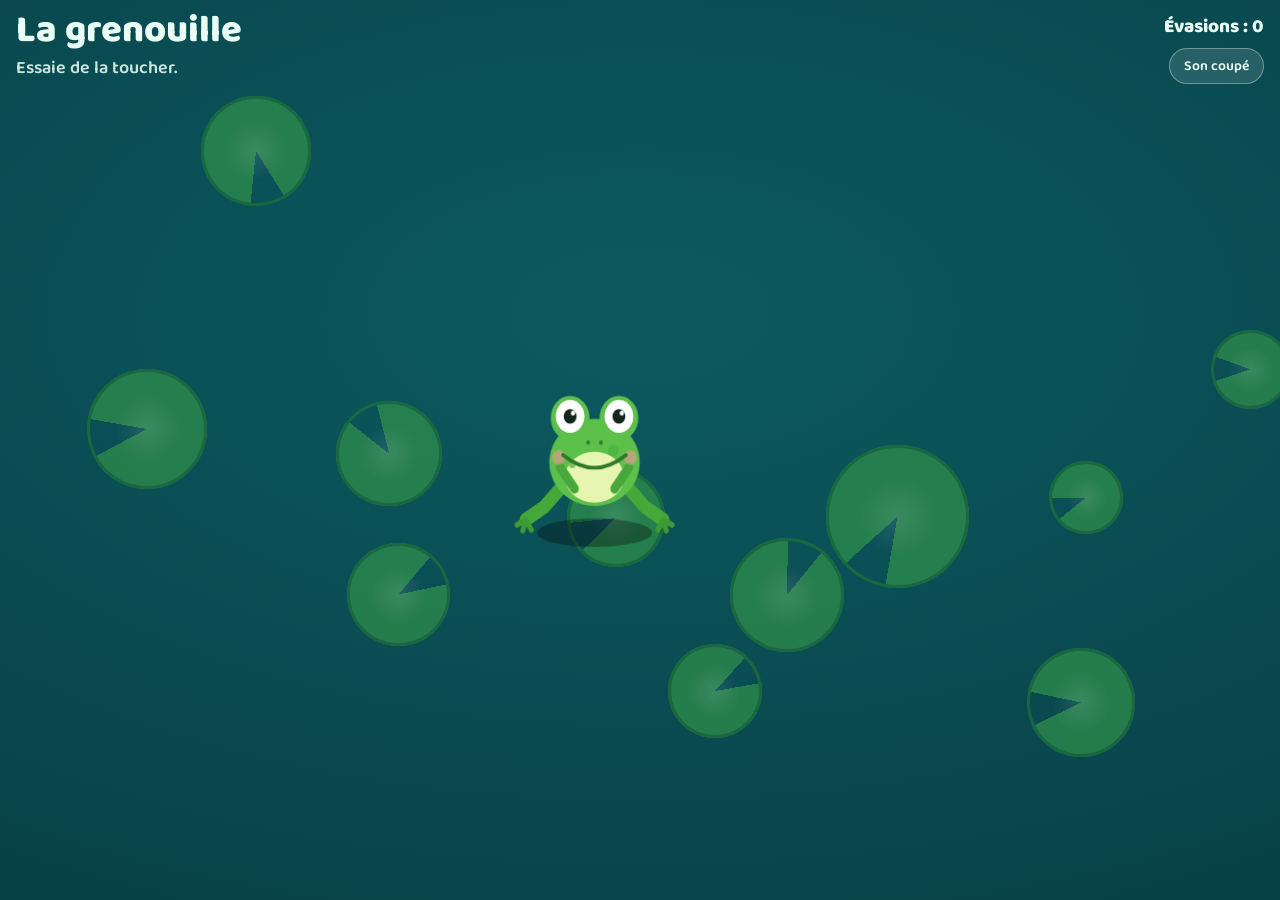
==== demo/index.html @ f8a87b15 "Ajoute demo/ : la grenouille qui s'enfuit Co-Authored-By: Claude Fable 5.2 <noreply@anthropic.com> C" ====
<!DOCTYPE html>
<html lang="fr">
<head>
<meta charset="utf-8">
<meta name="viewport" content="width=device-width, initial-scale=1, viewport-fit=cover">
<meta name="apple-mobile-web-app-capable" content="yes">
<title>La grenouille</title>
<link rel="preconnect" href="https://fonts.googleapis.com">
<link rel="preconnect" href="https://fonts.gstatic.com" crossorigin>
<link href="https://fonts.googleapis.com/css2?family=Baloo+2:wght@600;800&display=swap" rel="stylesheet">
<style>
:root {
  /* Une mare vue de dessus : eau sombre, nénuphars, une grenouille vert vif qui ressort. */
  --eau: #0c5a60; --eau-fond: #073c43; --nenuphar: #2c8a4c; --nenuphar-bord: #1f6e3b;
  --texte: #eafff4; --bulle: #fffdf2; --encre: #173b22;
  --f: 'Baloo 2', 'Trebuchet MS', 'Segoe UI', system-ui, sans-serif;
  color-scheme: dark;
}
* { box-sizing: border-box; -webkit-tap-highlight-color: transparent; }
html, body { height: 100%; margin: 0; overflow: hidden; }
body { background: radial-gradient(120% 90% at 50% 35%, var(--eau) 0%, var(--eau-fond) 100%); color: var(--texte); font-family: var(--f); -webkit-user-select: none; user-select: none; }
#mare { position: fixed; inset: 0; overflow: hidden; touch-action: none; cursor: crosshair; }
.pad { position: absolute; border-radius: 50%; background: conic-gradient(from var(--a), var(--nenuphar) 0 322deg, transparent 322deg); box-shadow: inset 0 0 0 3px var(--nenuphar-bord); opacity: .8; }
.pad::after { content: ''; position: absolute; inset: 22%; border-radius: 50%; background: radial-gradient(circle, rgba(255, 255, 255, .13), transparent 70%); }
header { position: absolute; left: 0; right: 0; top: 0; padding: calc(12px + env(safe-area-inset-top)) 16px 0; display: flex; justify-content: space-between; align-items: flex-start; gap: 12px; pointer-events: none; z-index: 5; }
h1 { margin: 0; font-size: clamp(24px, 6vw, 38px); line-height: 1; font-weight: 800; text-wrap: balance; }
header p { margin: 4px 0 0; font-size: clamp(14px, 3.6vw, 18px); font-weight: 600; opacity: .85; }
.droite { text-align: right; display: flex; flex-direction: column; align-items: flex-end; gap: 6px; }
#compteur { font-size: clamp(15px, 3.8vw, 19px); font-weight: 800; font-variant-numeric: tabular-nums; white-space: nowrap; }
#son { pointer-events: auto; font: 600 14px var(--f); color: var(--texte); background: rgba(255, 255, 255, .12); border: 1.5px solid rgba(255, 255, 255, .35); border-radius: 999px; padding: 6px 14px; min-height: 36px; cursor: pointer; }
#son[aria-pressed="true"] { background: var(--texte); color: var(--eau-fond); }
#son:focus-visible { outline: 3px solid #ffe36e; outline-offset: 2px; }
#ombre { position: absolute; left: 0; top: 0; border-radius: 50%; background: rgba(0, 0, 0, .32); will-change: transform, opacity; }
#grenouille { position: absolute; left: 0; top: 0; transform-origin: 50% 100%; will-change: transform; pointer-events: none; z-index: 3; }
#grenouille svg { display: block; width: 100%; height: 100%; overflow: visible; }
.saut { display: none; }
.en-l-air .saut { display: block; }
.en-l-air .assis { display: none; }
.paupiere { transform: scaleY(0); transform-box: fill-box; transform-origin: 50% 0; transition: transform .07s linear; }
.clin .paupiere { transform: scaleY(1); }
.langue { display: none; }
.nargue .langue { display: block; }
.peur .pupille { r: 5; }
#bulle { position: absolute; left: 0; top: 0; background: var(--bulle); color: var(--encre); font-weight: 800; font-size: clamp(16px, 4.4vw, 22px); line-height: 1; padding: 9px 14px 7px; border-radius: 16px; white-space: nowrap; opacity: 0; transition: opacity .15s; z-index: 4; pointer-events: none; }
#bulle.vue { opacity: 1; }
#bulle::after { content: ''; position: absolute; left: 50%; bottom: -7px; width: 14px; height: 14px; background: var(--bulle); transform: translateX(-50%) rotate(45deg); border-radius: 2px; }
.onde { position: absolute; border: 3px solid rgba(255, 255, 255, .55); border-radius: 50%; pointer-events: none; animation: onde .8s ease-out forwards; }
@keyframes onde { from { transform: translate(-50%, -50%) scale(.3); opacity: .9; } to { transform: translate(-50%, -50%) scale(1.5); opacity: 0; } }
@media (prefers-reduced-motion: reduce) { .onde { animation-duration: .01s; } }
</style>
</head>
<body>
<div id="mare">
  <header>
    <div><h1>La grenouille</h1><p>Essaie de la toucher.</p></div>
    <div class="droite"><div id="compteur" aria-live="polite">Évasions : 0</div><button id="son" type="button" aria-pressed="false">Son coupé</button></div>
  </header>
  <div id="ombre"></div>
  <div id="grenouille" aria-label="Une grenouille qui se promène" role="img">
    <svg viewBox="0 0 200 170" aria-hidden="true">
      <!-- pattes arrière, au repos -->
      <g class="assis">
        <ellipse cx="42" cy="128" rx="34" ry="23" transform="rotate(-24 42 128)" fill="#46a83a"/>
        <ellipse cx="158" cy="128" rx="34" ry="23" transform="rotate(24 158 128)" fill="#46a83a"/>
        <path d="M14 158 q14 -12 40 -4 l-4 9 q-20 4 -40 2z" fill="#3f9a35"/>
        <path d="M186 158 q-14 -12 -40 -4 l4 9 q20 4 40 2z" fill="#3f9a35"/>
      </g>
      <!-- pattes arrière, tendues en plein bond -->
      <g class="saut" fill="none" stroke="#46a83a" stroke-width="17" stroke-linecap="round" stroke-linejoin="round">
        <path d="M58 132 L30 160 L4 176"/>
        <path d="M142 132 L170 160 L196 176"/>
        <path d="M4 176 l-12 6 M4 176 l-4 13 M4 176 l8 12" stroke-width="7" stroke="#3f9a35"/>
        <path d="M196 176 l12 6 M196 176 l4 13 M196 176 l-8 12" stroke-width="7" stroke="#3f9a35"/>
      </g>
      <!-- corps -->
      <ellipse cx="100" cy="106" rx="63" ry="53" fill="#5cc04a"/>
      <ellipse cx="100" cy="124" rx="41" ry="31" fill="#e6f5b0"/>
      <circle cx="74" cy="92" r="7" fill="#4bb03d" opacity=".7"/><circle cx="131" cy="108" r="5" fill="#4bb03d" opacity=".7"/>
      <!-- pattes avant -->
      <g class="assis" fill="#3f9a35">
        <path d="M66 160 q10 -14 24 -2 q-2 8 -12 8 q-10 0 -12 -6z"/>
        <path d="M134 160 q-10 -14 -24 -2 q2 8 12 8 q10 0 12 -6z"/>
      </g>
      <g class="saut" fill="none" stroke="#46a83a" stroke-width="12" stroke-linecap="round">
        <path d="M72 138 L52 112"/><path d="M128 138 L148 112"/>
      </g>
      <!-- yeux -->
      <circle cx="66" cy="52" r="27" fill="#5cc04a"/><circle cx="134" cy="52" r="27" fill="#5cc04a"/>
      <circle cx="66" cy="50" r="20" fill="#fff"/><circle cx="134" cy="50" r="20" fill="#fff"/>
      <g id="pupilles"><circle class="pupille" cx="66" cy="50" r="9" fill="#14251a"/><circle class="pupille" cx="134" cy="50" r="9" fill="#14251a"/><circle cx="62" cy="46" r="3" fill="#fff"/><circle cx="130" cy="46" r="3" fill="#fff"/></g>
      <circle class="paupiere" cx="66" cy="50" r="21" fill="#4bb03d"/><circle class="paupiere" cx="134" cy="50" r="21" fill="#4bb03d"/>
      <!-- museau -->
      <circle cx="91" cy="82" r="2.6" fill="#2f7a2a"/><circle cx="109" cy="82" r="2.6" fill="#2f7a2a"/>
      <circle cx="50" cy="100" r="9" fill="#ff8fa3" opacity=".55"/><circle cx="150" cy="100" r="9" fill="#ff8fa3" opacity=".55"/>
      <path class="langue" d="M92 110 q8 26 18 0z" fill="#ff5d7a" stroke="#d93d5c" stroke-width="2"/>
      <path d="M56 97 Q100 128 144 97" fill="none" stroke="#2f7a2a" stroke-width="4.5" stroke-linecap="round"/>
    </svg>
  </div>
  <div id="bulle"></div>
</div>
<script>
(function () {
  'use strict';
  var mare = document.getElementById('mare'), g = document.getElementById('grenouille'), ombre = document.getElementById('ombre'),
    bulle = document.getElementById('bulle'), compteur = document.getElementById('compteur'), pupilles = document.getElementById('pupilles'), btnSon = document.getElementById('son');
  var calme = window.matchMedia && window.matchMedia('(prefers-reduced-motion: reduce)').matches;
  var W = 0, H = 0, T = 120, TH = 102;            // taille de la grenouille
  var pos = { x: 0, y: 0 }, saut = null, sens = 1, doigt = null, evasions = 0;
  var prochain = 0, atterri = -1e9, finBulle = 0, finNargue = 0, prochainClin = 0, finClin = 0;
  var MOTS = ['Raté !', 'Trop lent !', 'Coâ ?!', 'Même pas en rêve', 'Hop là !', 'Pas touche !', 'Bien essayé', 'Encore raté', 'Coâ coâ coâ', 'Je glisse !', 'Tu chauffes… non'];
  function alea(a, b) { return a + Math.random() * (b - a); }
  function bornes() { var m = T * 0.6; return { g: m, d: W - m, h: TH + 96, b: H - 22 }; }
  function serrer(p) { var b = bornes(); return { x: Math.min(b.d, Math.max(b.g, p.x)), y: Math.min(b.b, Math.max(b.h, p.y)) }; }
  function mesurer() {
    W = mare.clientWidth; H = mare.clientHeight;
    T = Math.max(92, Math.min(150, Math.min(W, H) * 0.3)); TH = T * 0.85;
    g.style.width = T + 'px'; g.style.height = TH + 'px';
    ombre.style.width = T * 0.8 + 'px'; ombre.style.height = T * 0.2 + 'px';
    pos = serrer(pos);
  }
  function nenuphars() {
    var n = Math.round(Math.max(5, Math.min(11, W * H / 70000)));
    for (var i = 0; i < n; i++) {
      var d = document.createElement('div'), s = alea(60, 150);
      d.className = 'pad'; d.style.width = d.style.height = s + 'px';
      d.style.left = alea(-20, W - s + 20) + 'px'; d.style.top = alea(70, H - s + 20) + 'px';
      d.style.setProperty('--a', Math.round(alea(0, 360)) + 'deg');
      mare.insertBefore(d, ombre);
    }
  }
  function centre() { // centre du corps, bond compris
    var l = 0;
    if (saut) { var t = Math.min(1, (performance.now() - saut.t0) / saut.duree); l = 4 * saut.haut * t * (1 - t); }
    return { x: pos.x, y: pos.y - TH * 0.45 - l };
  }
  function bondir(cible, haut, duree, genre) {
    cible = serrer(cible);
    if (Math.abs(cible.x - pos.x) > 4) sens = cible.x >= pos.x ? 1 : -1;
    saut = { de: { x: pos.x, y: pos.y }, a: cible, haut: haut, duree: duree, t0: performance.now(), genre: genre };
    g.classList.add('en-l-air'); g.classList.remove('nargue');
  }
  function fuir(px, py) {
    var now = performance.now();
    if (saut && saut.genre === 'fuite' && now - saut.t0 < saut.duree * 0.9) return; // déjà en fuite
    // douze directions possibles : elle choisit parmi celles qui l'éloignent le plus du doigt
    var portee = Math.max(230, Math.min(W, H) * alea(0.5, 0.75)), choix = [];
    for (var i = 0; i < 12; i++) {
      var a = i * Math.PI / 6 + alea(-0.2, 0.2), c = serrer({ x: pos.x + Math.cos(a) * portee, y: pos.y + Math.sin(a) * portee });
      var loin = Math.hypot(c.x - px, c.y - TH * 0.45 - py), trajet = Math.hypot(c.x - pos.x, c.y - pos.y);
      choix.push({ c: c, note: loin + Math.min(trajet, 260) * 0.6 });
    }
    choix.sort(function (u, v) { return v.note - u.note; });
    var pris = choix[Math.floor(Math.random() * 3)].c;
    // le sommet du bond reste dans l'écran
    var haut = Math.max(40, Math.min(H * 0.32, 230, (pos.y + pris.y) / 2 - TH - 64));
    bondir(pris, haut, calme ? 260 : 520, 'fuite');
    evasions++; compteur.textContent = 'Évasions : ' + evasions;
    bulle.textContent = MOTS[Math.floor(Math.random() * MOTS.length)]; bulle.classList.add('vue'); finBulle = now + 1100;
    g.classList.add('peur'); coasser();
  }
  function onde(x, y, taille) {
    var o = document.createElement('div'); o.className = 'onde';
    o.style.left = x + 'px'; o.style.top = y + 'px'; o.style.width = taille + 'px'; o.style.height = taille * 0.45 + 'px';
    mare.insertBefore(o, ombre); setTimeout(function () { o.remove(); }, 850);
  }
  function image(now) {
    var x = pos.x, y = pos.y, leve = 0, sx = 1, sy = 1;
    if (saut) {
      var t = (now - saut.t0) / saut.duree;
      if (t >= 1) {
        pos = { x: saut.a.x, y: saut.a.y }; x = pos.x; y = pos.y;
        g.classList.remove('en-l-air', 'peur'); atterri = now;
        onde(x, y, saut.genre === 'fuite' ? T * 1.5 : T * 0.9);
        if (saut.genre === 'fuite') { g.classList.add('nargue'); finNargue = now + 900; prochain = now + alea(1400, 2400); }
        saut = null;
      } else {
        var e = saut.genre === 'fuite' ? 1 - Math.pow(1 - t, 2) : t * t * (3 - 2 * t);
        x = saut.de.x + (saut.a.x - saut.de.x) * e; y = saut.de.y + (saut.a.y - saut.de.y) * e;
        leve = 4 * saut.haut * t * (1 - t);
        var s = Math.sin(Math.PI * t); sy = 1 + 0.2 * s; sx = 1 - 0.09 * s;
      }
    }
    if (!saut) {
      var u = (now - atterri) / 190;
      if (u < 1) { sy = 1 - 0.2 * (1 - u); sx = 1 + 0.15 * (1 - u); }          // écrasement à l'atterrissage
      else { var r = Math.sin(now / 420) * 0.025; sy = 1 + r; sx = 1 - r * 0.6; } // respiration
      if (!calme && now > prochain) {                                           // petite promenade tranquille
        var a = alea(0, Math.PI * 2), d = alea(45, 105);
        bondir({ x: pos.x + Math.cos(a) * d, y: pos.y + Math.sin(a) * d * 0.7 }, alea(20, 34), alea(560, 700), 'balade');
        prochain = now + alea(1500, 3600);
      }
    }
    g.style.transform = 'translate(' + (x - T / 2) + 'px,' + (y - TH - leve) + 'px) scale(' + (sens * sx) + ',' + sy + ')';
    var k = Math.max(0.35, 1 - leve / 420);
    ombre.style.transform = 'translate(' + (x - T * 0.4) + 'px,' + (y - T * 0.1) + 'px) scale(' + k + ')';
    ombre.style.opacity = String(0.25 + 0.75 * k);
    // les yeux suivent le doigt
    var dx = 0, dy = 0;
    if (doigt) { var vx = doigt.x - x, vy = doigt.y - (y - TH * 0.7 - leve), n = Math.hypot(vx, vy) || 1, m = Math.min(8, n / 14); dx = vx / n * m * sens; dy = vy / n * m; }
    pupilles.setAttribute('transform', 'translate(' + dx.toFixed(1) + ' ' + dy.toFixed(1) + ')');
    // bulle, langue, clin d'œil
    if (bulle.classList.contains('vue')) {
      var bw = bulle.offsetWidth, bx = Math.min(W - bw - 8, Math.max(8, x - bw / 2));
      bulle.style.transform = 'translate(' + bx + 'px,' + Math.max(8, y - TH - leve - 52) + 'px)';
      if (now > finBulle) bulle.classList.remove('vue');
    }
    if (finNargue && now > finNargue) { g.classList.remove('nargue'); finNargue = 0; }
    if (now > prochainClin) { g.classList.add('clin'); finClin = now + 140; prochainClin = now + alea(2200, 5200); }
    if (finClin && now > finClin) { g.classList.remove('clin'); finClin = 0; }
    requestAnimationFrame(image);
  }
  // son facultatif : un petit coassement synthétique
  var audio = null, sonActif = false;
  function coasser() {
    if (!sonActif) return;
    try {
      if (!audio) audio = new (window.AudioContext || window.webkitAudioContext)();
      var t = audio.currentTime, o = audio.createOscillator(), v = audio.createGain(), lfo = audio.createOscillator(), lg = audio.createGain();
      o.type = 'sawtooth'; o.frequency.setValueAtTime(alea(210, 260), t); o.frequency.exponentialRampToValueAtTime(95, t + 0.24);
      lfo.frequency.value = 34; lg.gain.value = 0.5; lfo.connect(lg); lg.connect(v.gain);
      v.gain.setValueAtTime(0.0001, t); v.gain.exponentialRampToValueAtTime(0.22, t + 0.03); v.gain.exponentialRampToValueAtTime(0.0001, t + 0.3);
      o.connect(v); v.connect(audio.destination); o.start(t); lfo.start(t); o.stop(t + 0.32); lfo.stop(t + 0.32);
    } catch (e) { }
  }
  btnSon.addEventListener('click', function () {
    sonActif = !sonActif; btnSon.setAttribute('aria-pressed', String(sonActif)); btnSon.textContent = sonActif ? 'Son activé' : 'Son coupé';
    if (sonActif) coasser();
  });
  function approche(ev, rayon) {
    var r = mare.getBoundingClientRect(), px = ev.clientX - r.left, py = ev.clientY - r.top, c = centre();
    doigt = { x: px, y: py };
    if (Math.hypot(px - c.x, py - c.y) < T * rayon) fuir(px, py);
  }
  mare.addEventListener('pointerdown', function (ev) { if (ev.target === btnSon) return; approche(ev, 1.25); });
  mare.addEventListener('pointermove', function (ev) { approche(ev, 0.95); });
  mare.addEventListener('pointerleave', function () { doigt = null; });
  window.addEventListener('resize', mesurer);
  mesurer(); pos = serrer({ x: W * 0.5, y: H * 0.62 }); nenuphars();
  prochain = performance.now() + 900; prochainClin = performance.now() + 1500;
  requestAnimationFrame(image);
})();
</script>
</body>
</html>
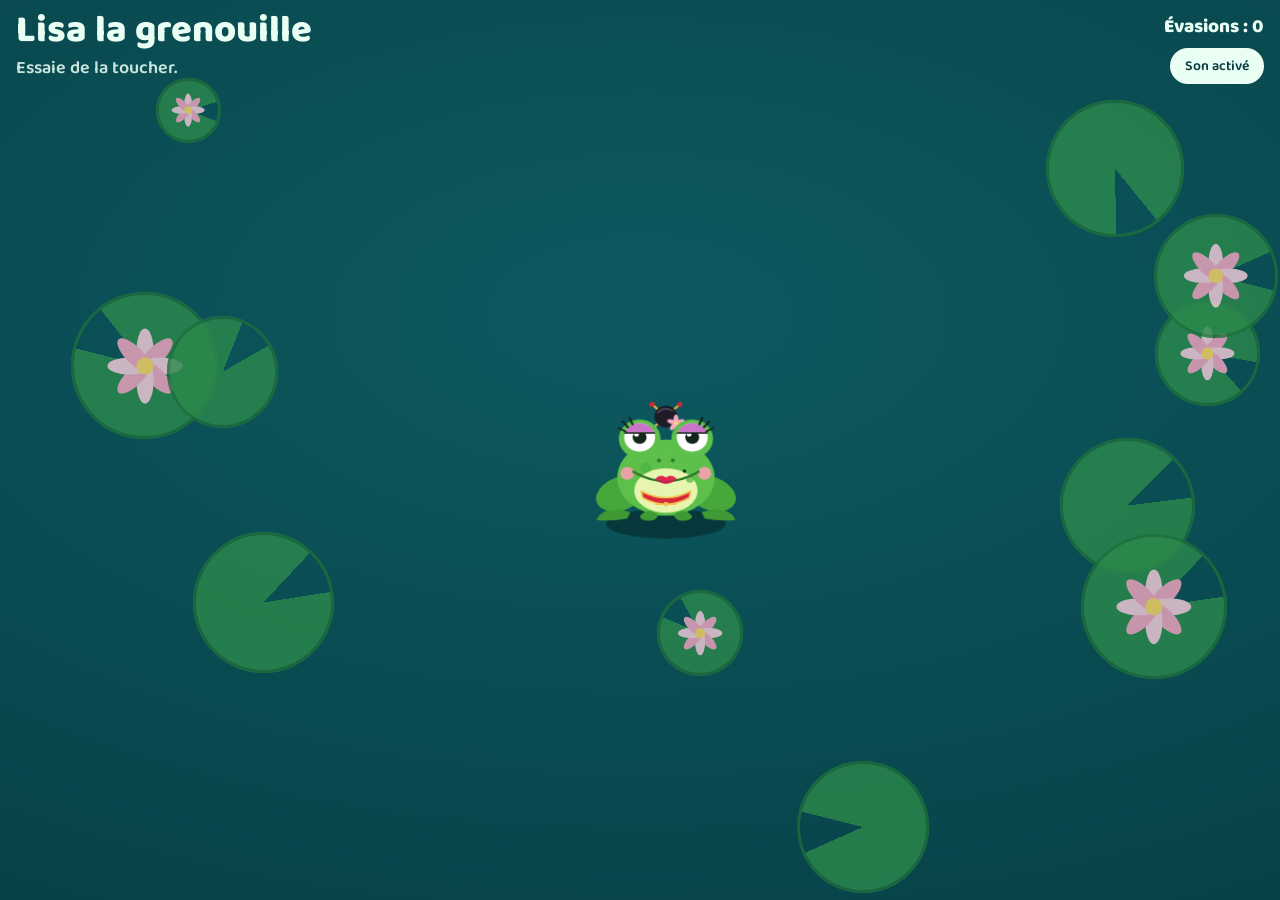
==== commit 77575442: "Lisa : coassement à chaque saut, nouveau style, son fiabilisé sur iPhone Co-Authored-By: Claude Fabl" ====
--- a/demo/index.html
+++ b/demo/index.html
@@ -4,7 +4,7 @@
 <meta charset="utf-8">
 <meta name="viewport" content="width=device-width, initial-scale=1, viewport-fit=cover">
 <meta name="apple-mobile-web-app-capable" content="yes">
-<title>La grenouille</title>
+<title>Lisa la grenouille</title>
 <link rel="preconnect" href="https://fonts.googleapis.com">
 <link rel="preconnect" href="https://fonts.gstatic.com" crossorigin>
 <link href="https://fonts.googleapis.com/css2?family=Baloo+2:wght@600;800&display=swap" rel="stylesheet">
@@ -21,7 +21,7 @@
 body { background: radial-gradient(120% 90% at 50% 35%, var(--eau) 0%, var(--eau-fond) 100%); color: var(--texte); font-family: var(--f); -webkit-user-select: none; user-select: none; }
 #mare { position: fixed; inset: 0; overflow: hidden; touch-action: none; cursor: crosshair; }
 .pad { position: absolute; border-radius: 50%; background: conic-gradient(from var(--a), var(--nenuphar) 0 322deg, transparent 322deg); box-shadow: inset 0 0 0 3px var(--nenuphar-bord); opacity: .8; }
-.pad::after { content: ''; position: absolute; inset: 22%; border-radius: 50%; background: radial-gradient(circle, rgba(255, 255, 255, .13), transparent 70%); }
+.pad svg { position: absolute; left: 22%; top: 22%; width: 56%; height: 56%; overflow: visible; }
 header { position: absolute; left: 0; right: 0; top: 0; padding: calc(12px + env(safe-area-inset-top)) 16px 0; display: flex; justify-content: space-between; align-items: flex-start; gap: 12px; pointer-events: none; z-index: 5; }
 h1 { margin: 0; font-size: clamp(24px, 6vw, 38px); line-height: 1; font-weight: 800; text-wrap: balance; }
 header p { margin: 4px 0 0; font-size: clamp(14px, 3.6vw, 18px); font-weight: 600; opacity: .85; }
@@ -38,8 +38,10 @@
 .en-l-air .assis { display: none; }
 .paupiere { transform: scaleY(0); transform-box: fill-box; transform-origin: 50% 0; transition: transform .07s linear; }
 .clin .paupiere { transform: scaleY(1); }
-.langue { display: none; }
-.nargue .langue { display: block; }
+.eventail { display: none; }
+.nargue .eventail { display: block; }
+.nargue .paupiere.d { transform: scaleY(1); }
+.en-l-air .eventail { display: none; }
 .peur .pupille { r: 5; }
 #bulle { position: absolute; left: 0; top: 0; background: var(--bulle); color: var(--encre); font-weight: 800; font-size: clamp(16px, 4.4vw, 22px); line-height: 1; padding: 9px 14px 7px; border-radius: 16px; white-space: nowrap; opacity: 0; transition: opacity .15s; z-index: 4; pointer-events: none; }
 #bulle.vue { opacity: 1; }
@@ -52,11 +54,11 @@
 <body>
 <div id="mare">
   <header>
-    <div><h1>La grenouille</h1><p>Essaie de la toucher.</p></div>
-    <div class="droite"><div id="compteur" aria-live="polite">Évasions : 0</div><button id="son" type="button" aria-pressed="false">Son coupé</button></div>
+    <div><h1>Lisa la grenouille</h1><p>Essaie de la toucher.</p></div>
+    <div class="droite"><div id="compteur" aria-live="polite">Évasions : 0</div><button id="son" type="button" aria-pressed="true">Son activé</button></div>
   </header>
   <div id="ombre"></div>
-  <div id="grenouille" aria-label="Une grenouille qui se promène" role="img">
+  <div id="grenouille" aria-label="Lisa, une grenouille élégante qui se promène" role="img">
     <svg viewBox="0 0 200 170" aria-hidden="true">
       <!-- pattes arrière, au repos -->
       <g class="assis">
@@ -84,16 +86,40 @@
       <g class="saut" fill="none" stroke="#46a83a" stroke-width="12" stroke-linecap="round">
         <path d="M72 138 L52 112"/><path d="M128 138 L148 112"/>
       </g>
+      <!-- chignon à baguettes et fleur de lotus -->
+      <g>
+        <path d="M82 4 L118 38 M118 4 L82 38" stroke="#e0b23c" stroke-width="3.2" stroke-linecap="round"/>
+        <circle cx="82" cy="4" r="3.4" fill="#d62839"/><circle cx="118" cy="4" r="3.4" fill="#d62839"/>
+        <circle cx="100" cy="21" r="15" fill="#1f1b26"/>
+        <path d="M90 15 q8 -8 18 -2" fill="none" stroke="#4a4358" stroke-width="2.5" stroke-linecap="round"/>
+        <g transform="translate(113 30)"><ellipse rx="3.2" ry="7" cy="-5" fill="#f7a8c4"/><ellipse rx="3.2" ry="7" cy="-5" fill="#f7a8c4" transform="rotate(72)"/><ellipse rx="3.2" ry="7" cy="-5" fill="#f7a8c4" transform="rotate(144)"/><ellipse rx="3.2" ry="7" cy="-5" fill="#f7a8c4" transform="rotate(216)"/><ellipse rx="3.2" ry="7" cy="-5" fill="#f7a8c4" transform="rotate(288)"/><circle r="2.6" fill="#ffd966"/></g>
+      </g>
       <!-- yeux -->
       <circle cx="66" cy="52" r="27" fill="#5cc04a"/><circle cx="134" cy="52" r="27" fill="#5cc04a"/>
       <circle cx="66" cy="50" r="20" fill="#fff"/><circle cx="134" cy="50" r="20" fill="#fff"/>
       <g id="pupilles"><circle class="pupille" cx="66" cy="50" r="9" fill="#14251a"/><circle class="pupille" cx="134" cy="50" r="9" fill="#14251a"/><circle cx="62" cy="46" r="3" fill="#fff"/><circle cx="130" cy="46" r="3" fill="#fff"/></g>
-      <circle class="paupiere" cx="66" cy="50" r="21" fill="#4bb03d"/><circle class="paupiere" cx="134" cy="50" r="21" fill="#4bb03d"/>
+      <path d="M46.9 44 A20 20 0 0 1 85.1 44 Z" fill="#c774c9"/><path d="M114.9 44 A20 20 0 0 1 153.1 44 Z" fill="#c774c9"/>
+      <g fill="none" stroke="#14251a" stroke-width="2.6" stroke-linecap="round">
+        <path d="M48 42 L39 37 M51 36 L44 28 M57 32 L53 23"/><path d="M152 42 L161 37 M149 36 L156 28 M143 32 L147 23"/>
+        <path d="M46.9 44 L85.1 44 M114.9 44 L153.1 44" stroke-width="2"/>
+      </g>
+      <circle class="paupiere g" cx="66" cy="50" r="21" fill="#c774c9"/><circle class="paupiere d" cx="134" cy="50" r="21" fill="#c774c9"/>
       <!-- museau -->
       <circle cx="91" cy="82" r="2.6" fill="#2f7a2a"/><circle cx="109" cy="82" r="2.6" fill="#2f7a2a"/>
-      <circle cx="50" cy="100" r="9" fill="#ff8fa3" opacity=".55"/><circle cx="150" cy="100" r="9" fill="#ff8fa3" opacity=".55"/>
-      <path class="langue" d="M92 110 q8 26 18 0z" fill="#ff5d7a" stroke="#d93d5c" stroke-width="2"/>
-      <path d="M56 97 Q100 128 144 97" fill="none" stroke="#2f7a2a" stroke-width="4.5" stroke-linecap="round"/>
+      <circle cx="50" cy="100" r="9" fill="#ff9db5" opacity=".85"/><circle cx="150" cy="100" r="9" fill="#ff9db5" opacity=".85"/>
+      <path d="M58 98 Q100 124 142 98" fill="none" stroke="#2f7a2a" stroke-width="3.5" stroke-linecap="round"/>
+      <path d="M86 108 q7 -8 14 -2 q7 -6 14 2 q-14 5 -28 0z" fill="#e02752"/><path d="M86 108 q14 13 28 0 q-14 5 -28 0z" fill="#c81d49"/>
+      <circle cx="124" cy="97" r="2.3" fill="#14251a"/>
+      <!-- col rouge à liseré doré -->
+      <path d="M68 125 Q100 143 132 125 L130 134 Q100 152 70 134 Z" fill="#d62839" stroke="#f2c14e" stroke-width="2" stroke-linejoin="round"/>
+      <circle cx="100" cy="143" r="3.2" fill="#f2c14e"/><path d="M93 143 h-6 M107 143 h6" stroke="#f2c14e" stroke-width="2.2" stroke-linecap="round"/>
+      <!-- éventail, sorti pour narguer -->
+      <g class="eventail" transform="translate(100 126)">
+        <path d="M0 0 L-39 -20 A44 44 0 0 1 39 -20 Z" fill="#fbe3ea" stroke="#d62839" stroke-width="2.4" stroke-linejoin="round"/>
+        <path d="M0 0 L-24 -37 M0 0 L-8 -43 M0 0 L8 -43 M0 0 L24 -37" stroke="#d62839" stroke-width="1.6"/>
+        <path d="M-33 -29 A44 44 0 0 1 33 -29" fill="none" stroke="#f2c14e" stroke-width="3"/>
+        <circle r="3.2" fill="#f2c14e"/>
+      </g>
     </svg>
   </div>
   <div id="bulle"></div>
@@ -107,7 +133,7 @@
   var W = 0, H = 0, T = 120, TH = 102;            // taille de la grenouille
   var pos = { x: 0, y: 0 }, saut = null, sens = 1, doigt = null, evasions = 0;
   var prochain = 0, atterri = -1e9, finBulle = 0, finNargue = 0, prochainClin = 0, finClin = 0;
-  var MOTS = ['Raté !', 'Trop lent !', 'Coâ ?!', 'Même pas en rêve', 'Hop là !', 'Pas touche !', 'Bien essayé', 'Encore raté', 'Coâ coâ coâ', 'Je glisse !', 'Tu chauffes… non'];
+  var MOTS = ['Raté, chéri !', 'Trop lent, mon chou', 'Pas touche !', 'Dans tes rêves', 'Coâ… quelle audace', 'On regarde, on ne touche pas', 'Encore raté', 'Bien tenté', 'Lisa est trop rapide', 'Hop là !', 'Tu chauffes… non'];
   function alea(a, b) { return a + Math.random() * (b - a); }
   function bornes() { var m = T * 0.6; return { g: m, d: W - m, h: TH + 96, b: H - 22 }; }
   function serrer(p) { var b = bornes(); return { x: Math.min(b.d, Math.max(b.g, p.x)), y: Math.min(b.b, Math.max(b.h, p.y)) }; }
@@ -125,6 +151,11 @@
       d.className = 'pad'; d.style.width = d.style.height = s + 'px';
       d.style.left = alea(-20, W - s + 20) + 'px'; d.style.top = alea(70, H - s + 20) + 'px';
       d.style.setProperty('--a', Math.round(alea(0, 360)) + 'deg');
+      if (i % 2 === 0) {
+        var pet = '';
+        for (var k = 0; k < 8; k++) pet += '<ellipse rx="5" ry="13" cy="-9" fill="' + (k % 2 ? '#f7a8c4' : '#fbd0de') + '" transform="rotate(' + k * 45 + ')"/>';
+        d.innerHTML = '<svg viewBox="-24 -24 48 48" aria-hidden="true">' + pet + '<circle r="5" fill="#ffd966"/></svg>';
+      }
       mare.insertBefore(d, ombre);
     }
   }
@@ -138,6 +169,7 @@
     if (Math.abs(cible.x - pos.x) > 4) sens = cible.x >= pos.x ? 1 : -1;
     saut = { de: { x: pos.x, y: pos.y }, a: cible, haut: haut, duree: duree, t0: performance.now(), genre: genre };
     g.classList.add('en-l-air'); g.classList.remove('nargue');
+    if (!coasser(genre === 'fuite') && genre === 'fuite') muette = performance.now();
   }
   function fuir(px, py) {
     var now = performance.now();
@@ -156,7 +188,7 @@
     bondir(pris, haut, calme ? 260 : 520, 'fuite');
     evasions++; compteur.textContent = 'Évasions : ' + evasions;
     bulle.textContent = MOTS[Math.floor(Math.random() * MOTS.length)]; bulle.classList.add('vue'); finBulle = now + 1100;
-    g.classList.add('peur'); coasser();
+    g.classList.add('peur');
   }
   function onde(x, y, taille) {
     var o = document.createElement('div'); o.className = 'onde';
@@ -209,22 +241,44 @@
     if (finClin && now > finClin) { g.classList.remove('clin'); finClin = 0; }
     requestAnimationFrame(image);
   }
-  // son facultatif : un petit coassement synthétique
-  var audio = null, sonActif = false;
-  function coasser() {
-    if (!sonActif) return;
+  // Lisa coasse à chaque saut : un « coâ » doux pour la balade, un « coâ-coâ » sonore pour la fuite.
+  // Les navigateurs n'autorisent le son qu'après un premier toucher.
+  var audio = null, sonActif = true, muette = -1e9; // muette : fuite partie avant que le son soit débloqué
+  function syllabe(t, f, vol, long) {
+    var o = audio.createOscillator(), v = audio.createGain(), lfo = audio.createOscillator(), lg = audio.createGain(), filtre = audio.createBiquadFilter();
+    o.type = 'sawtooth'; o.frequency.setValueAtTime(f, t); o.frequency.exponentialRampToValueAtTime(f * 0.45, t + long);
+    filtre.type = 'bandpass'; filtre.frequency.value = 900; filtre.Q.value = 1.1;
+    lfo.frequency.value = 38; lg.gain.value = vol * 0.6; lfo.connect(lg); lg.connect(v.gain);
+    v.gain.setValueAtTime(0.0001, t); v.gain.exponentialRampToValueAtTime(vol, t + 0.03); v.gain.exponentialRampToValueAtTime(0.0001, t + long);
+    o.connect(filtre); filtre.connect(v); v.connect(audio.destination);
+    o.start(t); lfo.start(t); o.stop(t + long + 0.02); lfo.stop(t + long + 0.02);
+  }
+  function coasser(fort) {
+    if (!sonActif || !audio || audio.state !== 'running') return false;
     try {
-      if (!audio) audio = new (window.AudioContext || window.webkitAudioContext)();
-      var t = audio.currentTime, o = audio.createOscillator(), v = audio.createGain(), lfo = audio.createOscillator(), lg = audio.createGain();
-      o.type = 'sawtooth'; o.frequency.setValueAtTime(alea(210, 260), t); o.frequency.exponentialRampToValueAtTime(95, t + 0.24);
-      lfo.frequency.value = 34; lg.gain.value = 0.5; lfo.connect(lg); lg.connect(v.gain);
-      v.gain.setValueAtTime(0.0001, t); v.gain.exponentialRampToValueAtTime(0.22, t + 0.03); v.gain.exponentialRampToValueAtTime(0.0001, t + 0.3);
-      o.connect(v); v.connect(audio.destination); o.start(t); lfo.start(t); o.stop(t + 0.32); lfo.stop(t + 0.32);
+      var t = audio.currentTime + 0.01;
+      if (fort) { syllabe(t, alea(250, 290), 0.5, 0.2); syllabe(t + 0.21, alea(210, 240), 0.5, 0.26); }
+      else syllabe(t, alea(190, 230), 0.22, 0.18);
+      return true;
+    } catch (e) { return false; }
+  }
+  function debloquerSon() {
+    try {
+      if (!sonActif) return;
+      if (navigator.audioSession) { try { navigator.audioSession.type = 'playback'; } catch (e) { } } // joue aussi en mode silencieux
+      if (!audio) {
+        audio = new (window.AudioContext || window.webkitAudioContext)();
+        var vide = audio.createBufferSource(); vide.buffer = audio.createBuffer(1, 1, 22050); vide.connect(audio.destination); vide.start(0);
+      }
+      var rattraper = function () { if (performance.now() - muette < 700) { muette = -1e9; coasser(true); } };
+      if (audio.state !== 'running') audio.resume().then(rattraper).catch(function () { }); else rattraper();
     } catch (e) { }
   }
+  ['pointerdown', 'pointerup', 'touchend', 'click', 'keydown'].forEach(function (n) { window.addEventListener(n, debloquerSon, { passive: true }); });
   btnSon.addEventListener('click', function () {
     sonActif = !sonActif; btnSon.setAttribute('aria-pressed', String(sonActif)); btnSon.textContent = sonActif ? 'Son activé' : 'Son coupé';
-    if (sonActif) coasser();
+    if (sonActif) { debloquerSon(); coasser(true); }
+    else if (audio && audio.state === 'running') { audio.suspend().catch(function () { }); }
   });
   function approche(ev, rayon) {
     var r = mare.getBoundingClientRect(), px = ev.clientX - r.left, py = ev.clientY - r.top, c = centre();
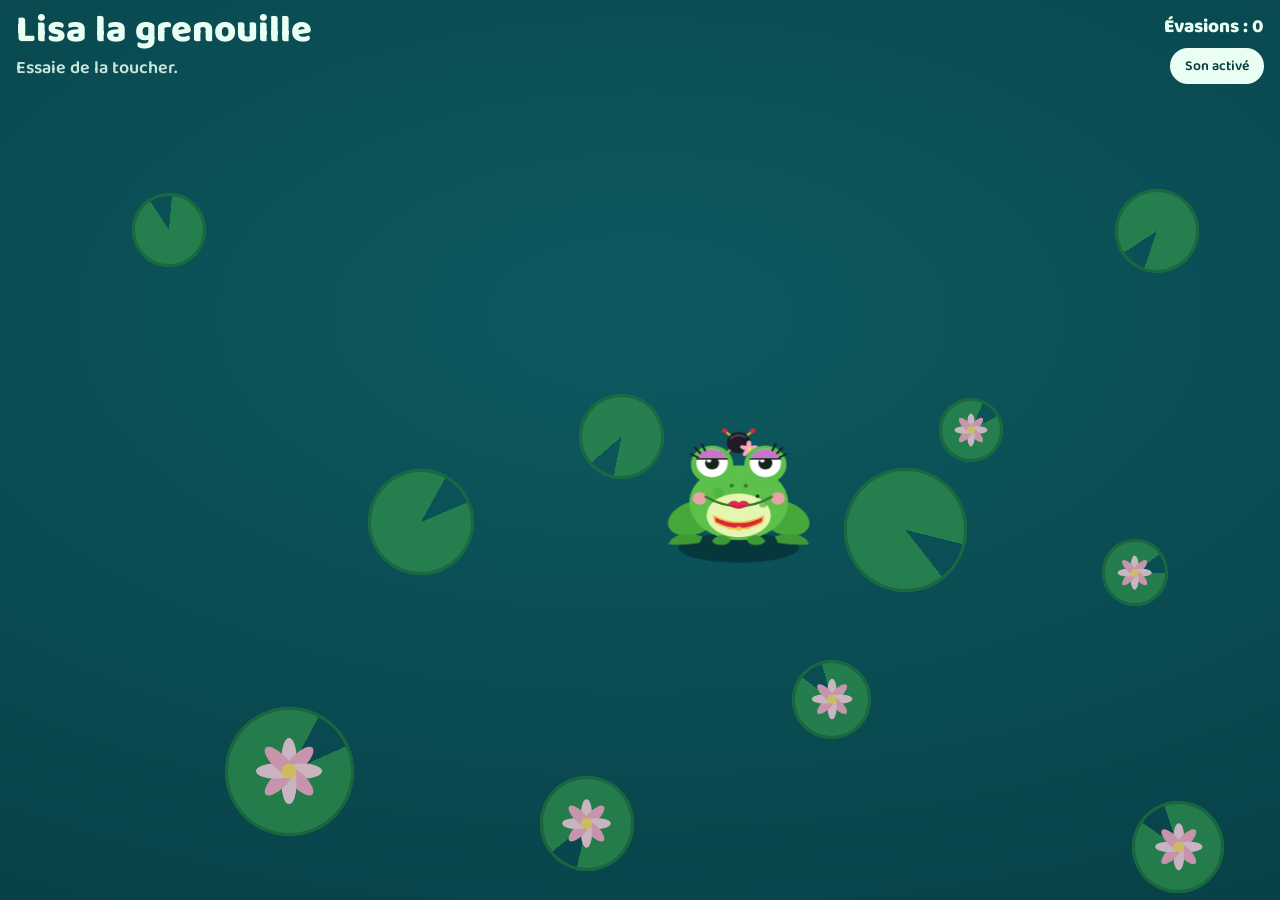
==== commit 2f96904d: "Lisa coasse avec l'enregistrement fourni (coa.mp3) Co-Authored-By: Claude Fable 5.2 <noreply@anthrop" ====
--- a/demo/index.html
+++ b/demo/index.html
@@ -241,7 +241,8 @@
     if (finClin && now > finClin) { g.classList.remove('clin'); finClin = 0; }
     requestAnimationFrame(image);
   }
-  // Lisa coasse à chaque saut : un « coâ » doux pour la balade, un « coâ-coâ » sonore pour la fuite.
+  // Lisa coasse à chaque saut avec un vrai enregistrement (coa.mp3) : un coassement doux pour la balade,
+  // deux coassements sonores pour la fuite. Si le fichier ne se charge pas, un coassement synthétique prend le relais.
   // Les navigateurs n'autorisent le son qu'après un premier toucher.
   var audio = null, sonActif = true, muette = -1e9; // muette : fuite partie avant que le son soit débloqué
   function syllabe(t, f, vol, long) {
@@ -253,10 +254,31 @@
     o.connect(filtre); filtre.connect(v); v.connect(audio.destination);
     o.start(t); lfo.start(t); o.stop(t + long + 0.02); lfo.stop(t + long + 0.02);
   }
+  var brut = null, tampon = null, CROAS = [[0.08, 0.46], [0.94, 1.26], [2.00, 2.36], [3.00, 3.36], [4.20, 4.54]]; // les cinq coassements du fichier, en secondes
+  try { fetch('coa.mp3').then(function (r) { return r.ok ? r.arrayBuffer() : null; }).then(function (b) { brut = b; decoder(); }).catch(function () { }); } catch (e) { }
+  function decoder() {
+    if (!audio || !brut || tampon) return;
+    try { var pr = audio.decodeAudioData(brut.slice(0), function (buf) { tampon = buf; rattraper(); }, function () { brut = null; rattraper(); }); if (pr && pr.catch) pr.catch(function () { }); } catch (e) { brut = null; }
+  }
+  // une fuite partie avant que le son soit prêt est coassée dès qu'il l'est
+  function rattraper() { if (performance.now() - muette < 700 && coasser(true)) muette = -1e9; }
+  function croa(t, vol, vitesse) {
+    var seg = CROAS[Math.floor(Math.random() * CROAS.length)], d = seg[1] - seg[0], long = d / vitesse, src = audio.createBufferSource(), v = audio.createGain();
+    src.buffer = tampon; src.playbackRate.value = vitesse;
+    v.gain.setValueAtTime(0.0001, t); v.gain.linearRampToValueAtTime(vol, t + 0.02); v.gain.setValueAtTime(vol, t + long - 0.06); v.gain.linearRampToValueAtTime(0.0001, t + long);
+    src.connect(v); v.connect(audio.destination); src.start(t, seg[0], d);
+    return long;
+  }
   function coasser(fort) {
     if (!sonActif || !audio || audio.state !== 'running') return false;
     try {
       var t = audio.currentTime + 0.01;
+      if (tampon) {
+        if (fort) { var l1 = croa(t, 1, alea(0.98, 1.06)); croa(t + l1 + 0.03, 1, alea(0.94, 1.02)); }
+        else croa(t, 0.5, alea(0.95, 1.08));
+        return true;
+      }
+      if (brut) return false; // enregistrement en cours de décodage : on attend plutôt que de jouer le son synthétique
       if (fort) { syllabe(t, alea(250, 290), 0.5, 0.2); syllabe(t + 0.21, alea(210, 240), 0.5, 0.26); }
       else syllabe(t, alea(190, 230), 0.22, 0.18);
       return true;
@@ -270,7 +292,7 @@
         audio = new (window.AudioContext || window.webkitAudioContext)();
         var vide = audio.createBufferSource(); vide.buffer = audio.createBuffer(1, 1, 22050); vide.connect(audio.destination); vide.start(0);
       }
-      var rattraper = function () { if (performance.now() - muette < 700) { muette = -1e9; coasser(true); } };
+      decoder();
       if (audio.state !== 'running') audio.resume().then(rattraper).catch(function () { }); else rattraper();
     } catch (e) { }
   }
